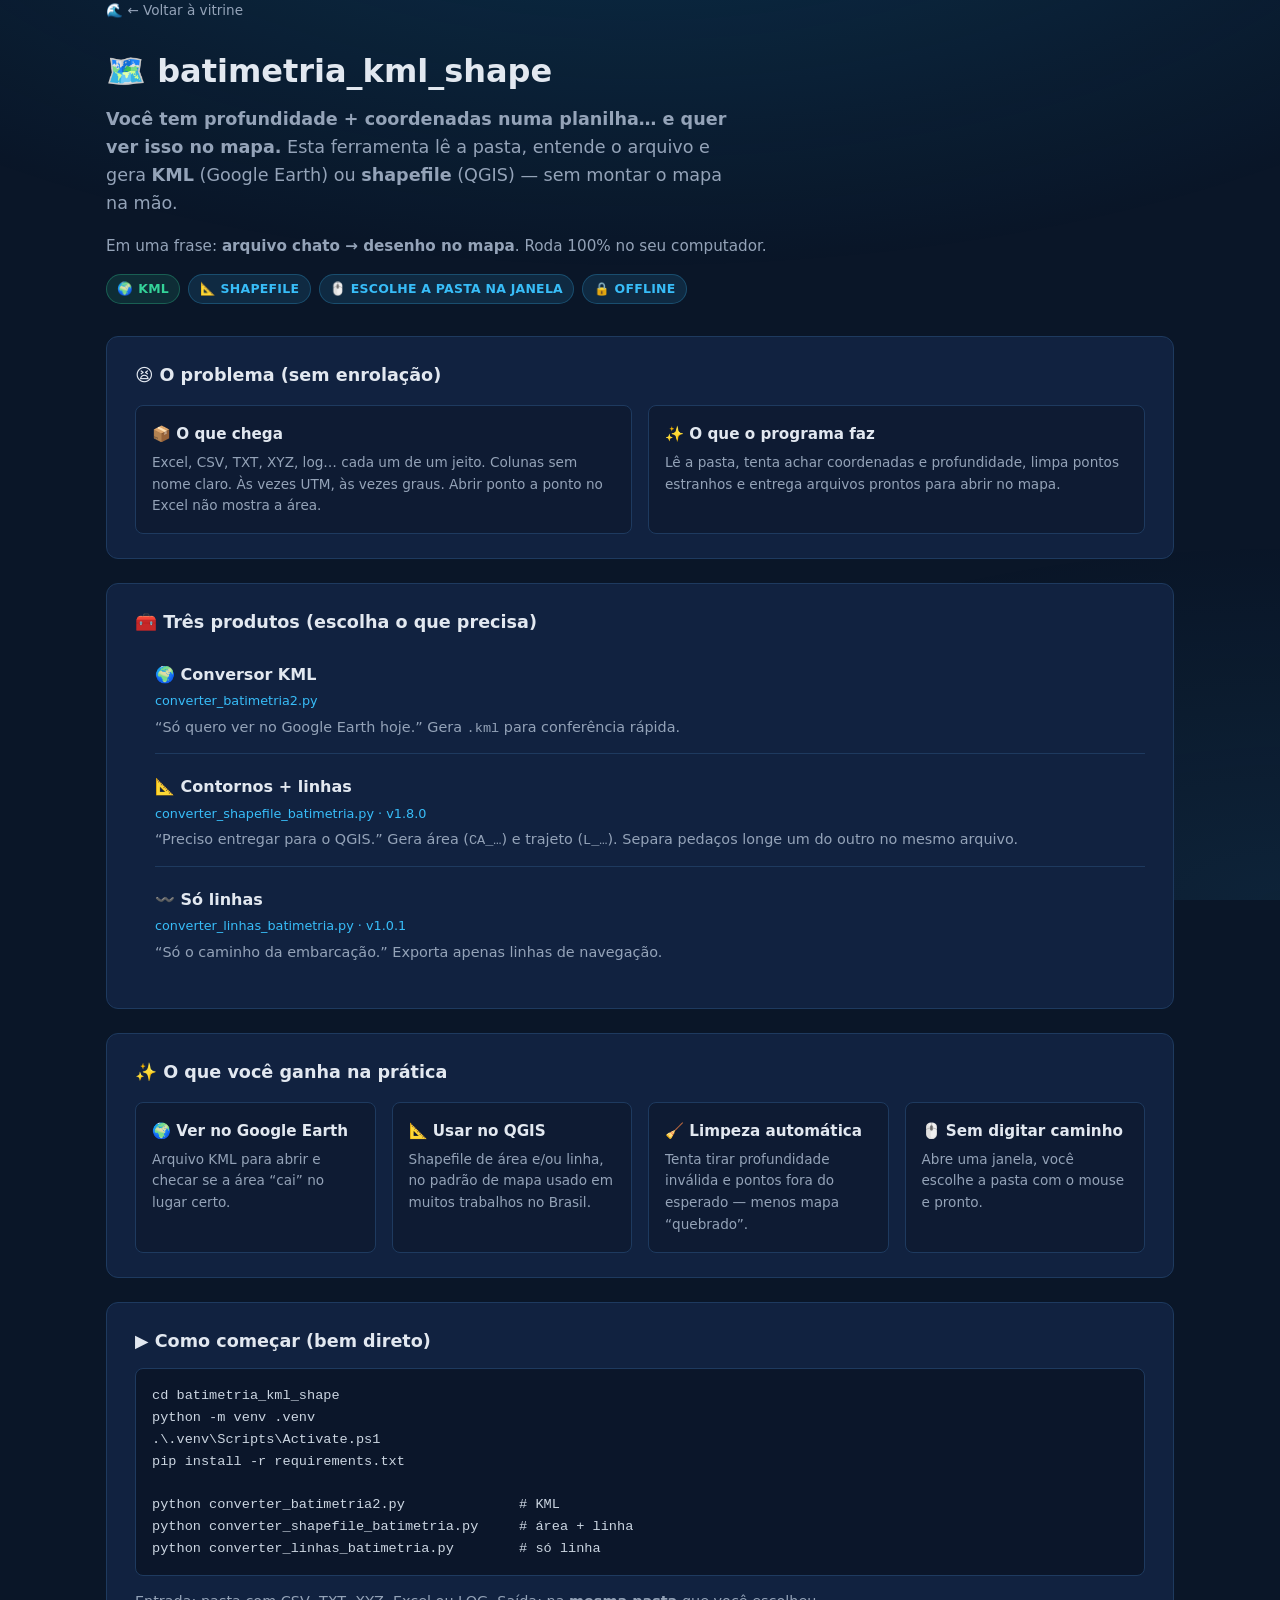
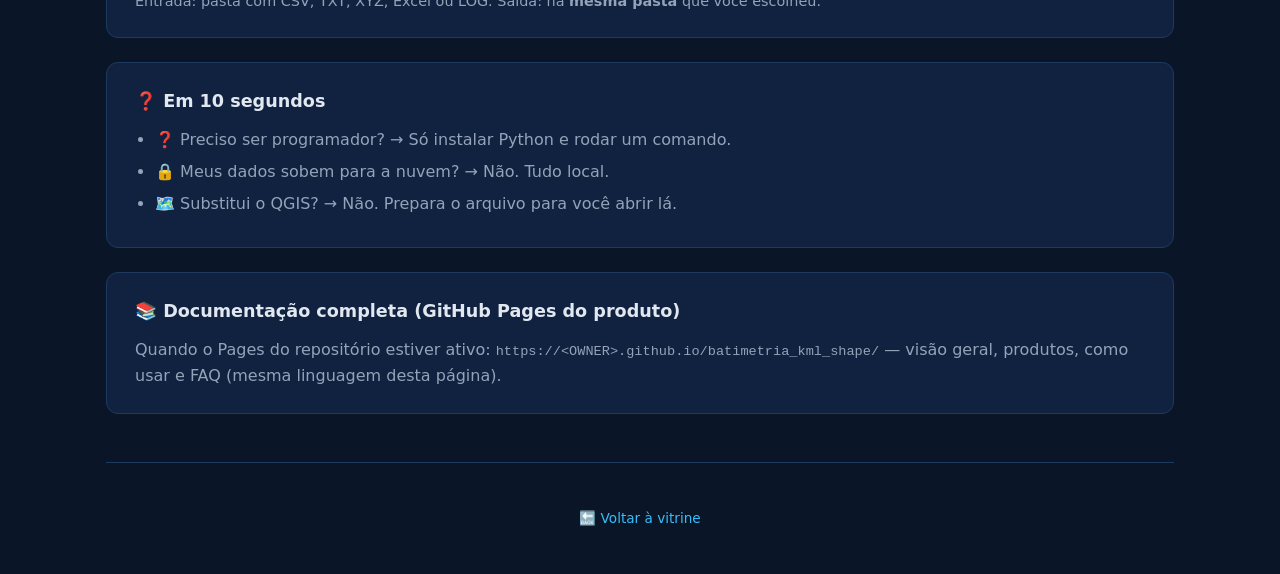
==== docs/batimetria.html @ e070e0e6 "atualização a doc" ====
<!DOCTYPE html>
<html lang="pt-BR">
<head>
  <meta charset="UTF-8">
  <meta name="viewport" content="width=device-width, initial-scale=1.0">
  <meta name="description" content="batimetria_kml_shape — transforme planilhas de batimetria em mapa (KML e shapefile) para Google Earth e QGIS.">
  <title>batimetria_kml_shape · catálogo</title>
  <link rel="stylesheet" href="assets/style.css">
</head>
<body>
  <div class="container">
    <nav class="breadcrumb">
      <a href="index.html">🌊 ← Voltar à vitrine</a>
    </nav>

    <header class="product-hero">
      <h1>🗺️ batimetria_kml_shape</h1>
      <p class="lead">
        <strong>Você tem profundidade + coordenadas numa planilha… e quer ver isso no mapa.</strong>
        Esta ferramenta lê a pasta, entende o arquivo e gera
        <strong>KML</strong> (Google Earth) ou <strong>shapefile</strong> (QGIS) —
        sem montar o mapa na mão.
      </p>
      <p style="color: var(--text-muted); font-size: 0.95rem; margin: 0 0 1rem;">
        Em uma frase: <strong>arquivo chato → desenho no mapa</strong>.
        Roda 100% no seu computador.
      </p>
      <div class="badge-row">
        <span class="badge live">🌍 KML</span>
        <span class="badge">📐 Shapefile</span>
        <span class="badge">🖱️ Escolhe a pasta na janela</span>
        <span class="badge">🔒 Offline</span>
      </div>
    </header>

    <main>
      <section class="content-block">
        <h2>😫 O problema (sem enrolação)</h2>
        <div class="feature-grid">
          <div class="feature">
            <h3>📦 O que chega</h3>
            <p>
              Excel, CSV, TXT, XYZ, log… cada um de um jeito. Colunas sem nome claro.
              Às vezes UTM, às vezes graus. Abrir ponto a ponto no Excel não mostra a área.
            </p>
          </div>
          <div class="feature">
            <h3>✨ O que o programa faz</h3>
            <p>
              Lê a pasta, tenta achar coordenadas e profundidade, limpa pontos estranhos
              e entrega arquivos prontos para abrir no mapa.
            </p>
          </div>
        </div>
      </section>

      <section class="content-block">
        <h2>🧰 Três produtos (escolha o que precisa)</h2>
        <ul class="tool-list">
          <li>
            <span class="tool-name">🌍 Conversor KML</span>
            <span class="tool-version">converter_batimetria2.py</span>
            <span class="tool-desc">
              “Só quero ver no Google Earth hoje.” Gera <code>.kml</code> para conferência rápida.
            </span>
          </li>
          <li>
            <span class="tool-name">📐 Contornos + linhas</span>
            <span class="tool-version">converter_shapefile_batimetria.py · v1.8.0</span>
            <span class="tool-desc">
              “Preciso entregar para o QGIS.” Gera área (<code>CA_…</code>) e trajeto (<code>L_…</code>).
              Separa pedaços longe um do outro no mesmo arquivo.
            </span>
          </li>
          <li>
            <span class="tool-name">〰️ Só linhas</span>
            <span class="tool-version">converter_linhas_batimetria.py · v1.0.1</span>
            <span class="tool-desc">
              “Só o caminho da embarcação.” Exporta apenas linhas de navegação.
            </span>
          </li>
        </ul>
      </section>

      <section class="content-block">
        <h2>✨ O que você ganha na prática</h2>
        <div class="feature-grid">
          <div class="feature">
            <h3>🌍 Ver no Google Earth</h3>
            <p>Arquivo KML para abrir e checar se a área “cai” no lugar certo.</p>
          </div>
          <div class="feature">
            <h3>📐 Usar no QGIS</h3>
            <p>Shapefile de área e/ou linha, no padrão de mapa usado em muitos trabalhos no Brasil.</p>
          </div>
          <div class="feature">
            <h3>🧹 Limpeza automática</h3>
            <p>Tenta tirar profundidade inválida e pontos fora do esperado — menos mapa “quebrado”.</p>
          </div>
          <div class="feature">
            <h3>🖱️ Sem digitar caminho</h3>
            <p>Abre uma janela, você escolhe a pasta com o mouse e pronto.</p>
          </div>
        </div>
      </section>

      <section class="content-block">
        <h2>▶️ Como começar (bem direto)</h2>
        <pre><code>cd batimetria_kml_shape
python -m venv .venv
.\.venv\Scripts\Activate.ps1
pip install -r requirements.txt

python converter_batimetria2.py              # KML
python converter_shapefile_batimetria.py     # área + linha
python converter_linhas_batimetria.py        # só linha</code></pre>
        <p style="color: var(--text-muted); font-size: 0.9rem; margin: 0.75rem 0 0;">
          Entrada: pasta com CSV, TXT, XYZ, Excel ou LOG.
          Saída: na <strong>mesma pasta</strong> que você escolheu.
        </p>
      </section>

      <section class="content-block">
        <h2>❓ Em 10 segundos</h2>
        <ul>
          <li>❓ Preciso ser programador? → Só instalar Python e rodar um comando.</li>
          <li>🔒 Meus dados sobem para a nuvem? → Não. Tudo local.</li>
          <li>🗺️ Substitui o QGIS? → Não. Prepara o arquivo para você abrir lá.</li>
        </ul>
      </section>

      <section class="content-block">
        <h2>📚 Documentação completa (GitHub Pages do produto)</h2>
        <p style="margin: 0; color: var(--text-muted);">
          Quando o Pages do repositório estiver ativo:
          <code>https://&lt;OWNER&gt;.github.io/batimetria_kml_shape/</code>
          — visão geral, produtos, como usar e FAQ (mesma linguagem desta página).
        </p>
      </section>
    </main>

    <footer class="site-footer">
      <p><a href="index.html">🔙 Voltar à vitrine</a></p>
    </footer>
  </div>
</body>
</html>
---- docs/assets/style.css ----
:root {
  --bg-deep: #0a1628;
  --bg-card: #112240;
  --bg-card-hover: #1a3358;
  --accent: #38bdf8;
  --accent-soft: #0ea5e9;
  --text: #e2e8f0;
  --text-muted: #94a3b8;
  --border: #1e3a5f;
  --success: #34d399;
  --radius: 12px;
  --shadow: 0 8px 32px rgba(0, 0, 0, 0.35);
  --font: "Segoe UI", system-ui, -apple-system, sans-serif;
}

*,
*::before,
*::after {
  box-sizing: border-box;
}

html {
  scroll-behavior: smooth;
}

body {
  margin: 0;
  font-family: var(--font);
  background: var(--bg-deep);
  color: var(--text);
  line-height: 1.6;
  min-height: 100vh;
}

body::before {
  content: "";
  position: fixed;
  inset: 0;
  background:
    radial-gradient(ellipse 80% 50% at 50% -20%, rgba(14, 165, 233, 0.18), transparent),
    radial-gradient(ellipse 60% 40% at 100% 100%, rgba(56, 189, 248, 0.08), transparent);
  pointer-events: none;
  z-index: -1;
}

a {
  color: var(--accent);
  text-decoration: none;
}

a:hover {
  text-decoration: underline;
}

.container {
  width: min(1100px, 92vw);
  margin: 0 auto;
  padding: 0 1rem;
}

.site-header {
  padding: 2.5rem 0 1.5rem;
  border-bottom: 1px solid var(--border);
  margin-bottom: 2.5rem;
}

.site-header h1 {
  margin: 0 0 0.35rem;
  font-size: clamp(1.75rem, 4vw, 2.25rem);
  font-weight: 700;
  letter-spacing: -0.02em;
}

.site-header .tagline {
  margin: 0;
  color: var(--text-muted);
  font-size: 1.05rem;
  max-width: 42rem;
}

.badge-row {
  display: flex;
  flex-wrap: wrap;
  gap: 0.5rem;
  margin-top: 1rem;
}

.badge {
  display: inline-block;
  padding: 0.25rem 0.65rem;
  border-radius: 999px;
  font-size: 0.78rem;
  font-weight: 600;
  letter-spacing: 0.02em;
  text-transform: uppercase;
  background: rgba(56, 189, 248, 0.12);
  color: var(--accent);
  border: 1px solid rgba(56, 189, 248, 0.25);
}

.badge.live {
  background: rgba(52, 211, 153, 0.12);
  color: var(--success);
  border-color: rgba(52, 211, 153, 0.3);
}

.badge.local {
  background: rgba(148, 163, 184, 0.12);
  color: var(--text-muted);
  border-color: rgba(148, 163, 184, 0.25);
}

.section-title {
  font-size: 1.15rem;
  font-weight: 600;
  margin: 0 0 1.25rem;
  color: var(--text-muted);
  text-transform: uppercase;
  letter-spacing: 0.06em;
}

.product-grid {
  display: grid;
  grid-template-columns: repeat(auto-fit, minmax(300px, 1fr));
  gap: 1.5rem;
  margin-bottom: 3rem;
}

.product-card {
  background: var(--bg-card);
  border: 1px solid var(--border);
  border-radius: var(--radius);
  padding: 1.5rem;
  box-shadow: var(--shadow);
  transition: transform 0.2s, background 0.2s, border-color 0.2s;
  display: flex;
  flex-direction: column;
}

.product-card:hover {
  transform: translateY(-3px);
  background: var(--bg-card-hover);
  border-color: rgba(56, 189, 248, 0.35);
}

.product-card .icon {
  font-size: 2rem;
  margin-bottom: 0.75rem;
}

.product-card h2 {
  margin: 0 0 0.5rem;
  font-size: 1.25rem;
}

.product-card p {
  margin: 0 0 1rem;
  color: var(--text-muted);
  flex: 1;
  font-size: 0.95rem;
}

.product-card .meta {
  display: flex;
  flex-wrap: wrap;
  gap: 0.4rem;
  margin-bottom: 1rem;
}

.btn {
  display: inline-flex;
  align-items: center;
  gap: 0.4rem;
  padding: 0.55rem 1rem;
  border-radius: 8px;
  font-weight: 600;
  font-size: 0.9rem;
  border: none;
  cursor: pointer;
  text-decoration: none;
  transition: background 0.2s, transform 0.15s;
}

.btn-primary {
  background: var(--accent-soft);
  color: #0a1628;
}

.btn-primary:hover {
  background: var(--accent);
  text-decoration: none;
  transform: translateY(-1px);
}

.btn-ghost {
  background: transparent;
  color: var(--accent);
  border: 1px solid var(--border);
}

.btn-ghost:hover {
  background: rgba(56, 189, 248, 0.08);
  text-decoration: none;
}

.card-actions {
  display: flex;
  flex-wrap: wrap;
  gap: 0.6rem;
}

.breadcrumb {
  font-size: 0.85rem;
  color: var(--text-muted);
  margin-bottom: 1.5rem;
}

.breadcrumb a {
  color: var(--text-muted);
}

.breadcrumb a:hover {
  color: var(--accent);
}

.product-hero {
  margin-bottom: 2rem;
}

.product-hero h1 {
  margin: 0 0 0.5rem;
  font-size: clamp(1.6rem, 3.5vw, 2rem);
}

.product-hero .lead {
  font-size: 1.1rem;
  color: var(--text-muted);
  max-width: 40rem;
  margin: 0 0 1rem;
}

.content-block {
  background: var(--bg-card);
  border: 1px solid var(--border);
  border-radius: var(--radius);
  padding: 1.5rem 1.75rem;
  margin-bottom: 1.5rem;
}

.content-block h2 {
  margin: 0 0 0.75rem;
  font-size: 1.1rem;
}

.content-block ul {
  margin: 0;
  padding-left: 1.25rem;
  color: var(--text-muted);
}

.content-block li {
  margin-bottom: 0.4rem;
}

.content-block li strong {
  color: var(--text);
}

.feature-grid {
  display: grid;
  grid-template-columns: repeat(auto-fit, minmax(220px, 1fr));
  gap: 1rem;
  margin-top: 1rem;
}

.feature {
  padding: 1rem;
  background: rgba(0, 0, 0, 0.2);
  border-radius: 8px;
  border: 1px solid var(--border);
}

.feature h3 {
  margin: 0 0 0.35rem;
  font-size: 0.95rem;
}

.feature p {
  margin: 0;
  font-size: 0.85rem;
  color: var(--text-muted);
}

.demo-image-wrap {
  margin-top: 1rem;
  overflow-x: auto;
  border-radius: 8px;
  border: 1px solid var(--border);
  background: #1a1a1a;
}

.demo-image {
  display: block;
  width: 100%;
  min-width: 640px;
  height: auto;
  border: none;
  margin: 0;
  border-radius: 0;
}

code,
pre {
  font-family: "Cascadia Code", "Consolas", monospace;
  font-size: 0.85rem;
}

pre {
  background: rgba(0, 0, 0, 0.35);
  border: 1px solid var(--border);
  border-radius: 8px;
  padding: 1rem;
  overflow-x: auto;
  color: #cbd5e1;
}

.tool-list {
  list-style: none;
  padding: 0;
  margin: 0;
}

.tool-list li {
  padding: 0.85rem 0;
  border-bottom: 1px solid var(--border);
  display: grid;
  gap: 0.25rem;
}

.tool-list li:last-child {
  border-bottom: none;
}

.tool-list .tool-name {
  font-weight: 600;
  color: var(--text);
}

.tool-list .tool-version {
  font-size: 0.8rem;
  color: var(--accent);
}

.tool-list .tool-desc {
  font-size: 0.9rem;
  color: var(--text-muted);
}

.site-footer {
  margin-top: 3rem;
  padding: 2rem 0;
  border-top: 1px solid var(--border);
  color: var(--text-muted);
  font-size: 0.85rem;
  text-align: center;
}

@media (max-width: 600px) {
  .site-header {
    padding-top: 1.75rem;
  }

  .product-card {
    padding: 1.25rem;
  }
}
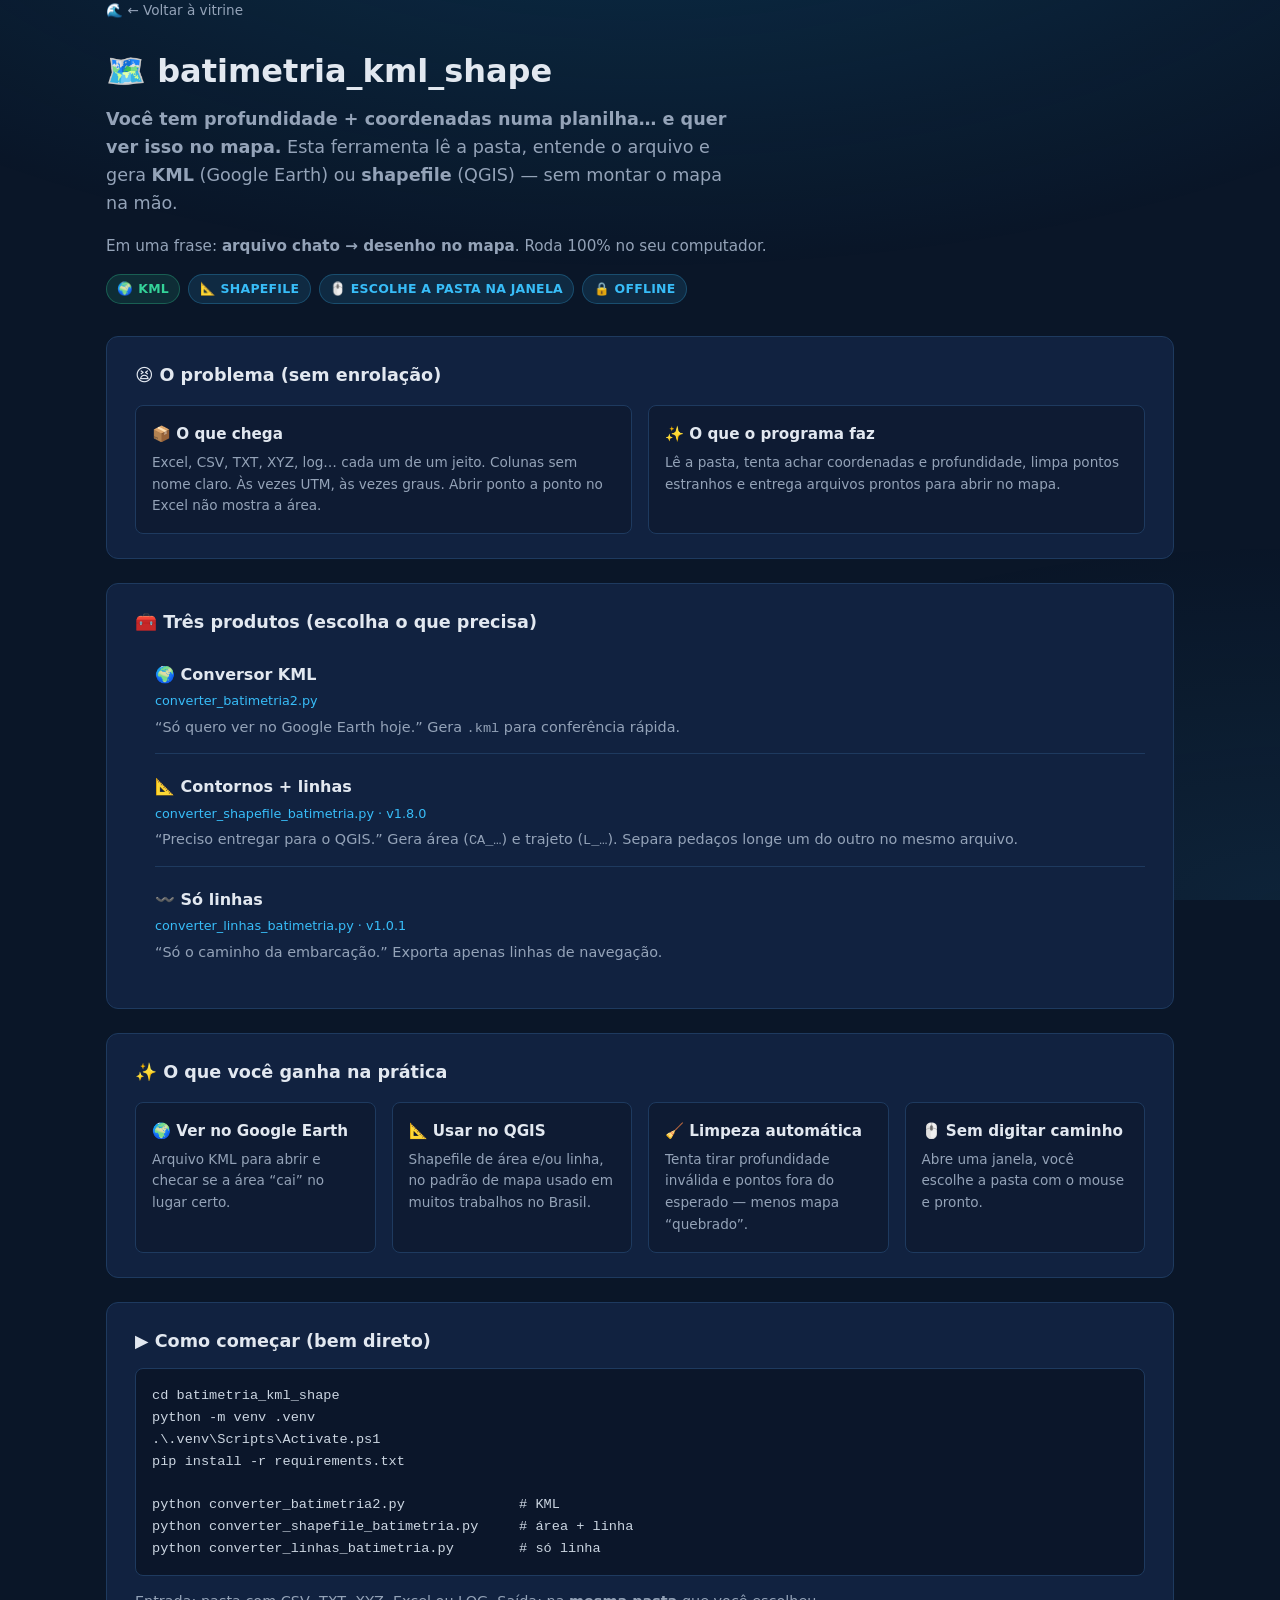
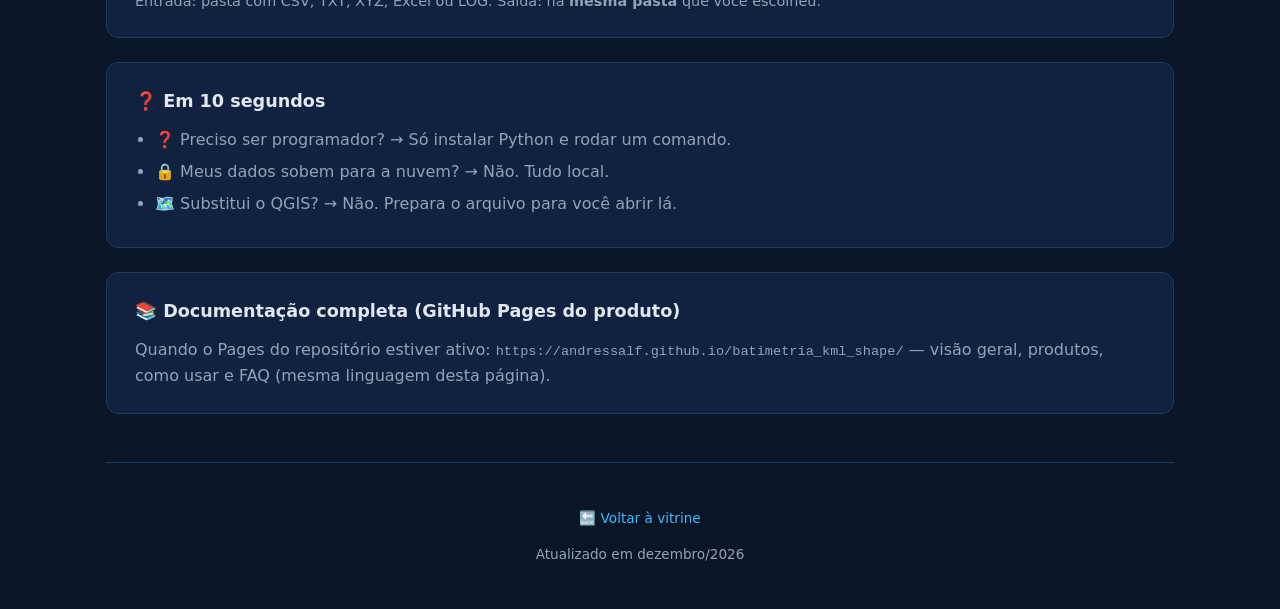
==== commit c1fce707: "script de data automatica" ====
--- a/docs/batimetria.html
+++ b/docs/batimetria.html
@@ -133,7 +133,7 @@
         <h2>📚 Documentação completa (GitHub Pages do produto)</h2>
         <p style="margin: 0; color: var(--text-muted);">
           Quando o Pages do repositório estiver ativo:
-          <code>https://&lt;OWNER&gt;.github.io/batimetria_kml_shape/</code>
+          <code>https://andressalf.github.io/batimetria_kml_shape/</code>
           — visão geral, produtos, como usar e FAQ (mesma linguagem desta página).
         </p>
       </section>
@@ -141,7 +141,21 @@
 
     <footer class="site-footer">
       <p><a href="index.html">🔙 Voltar à vitrine</a></p>
+      <p>Atualizado em <time id="last-update"></time></p>
     </footer>
   </div>
+  <script>
+    (function () {
+      var el = document.getElementById("last-update");
+      if (!el) return;
+      var d = new Date(document.lastModified);
+      var meses = [
+        "janeiro", "fevereiro", "março", "abril", "maio", "junho",
+        "julho", "agosto", "setembro", "outubro", "novembro", "dezembro"
+      ];
+      el.textContent = meses[d.getMonth()] + "/" + d.getFullYear();
+      el.setAttribute("datetime", d.toISOString().slice(0, 10));
+    })();
+  </script>
 </body>
 </html>
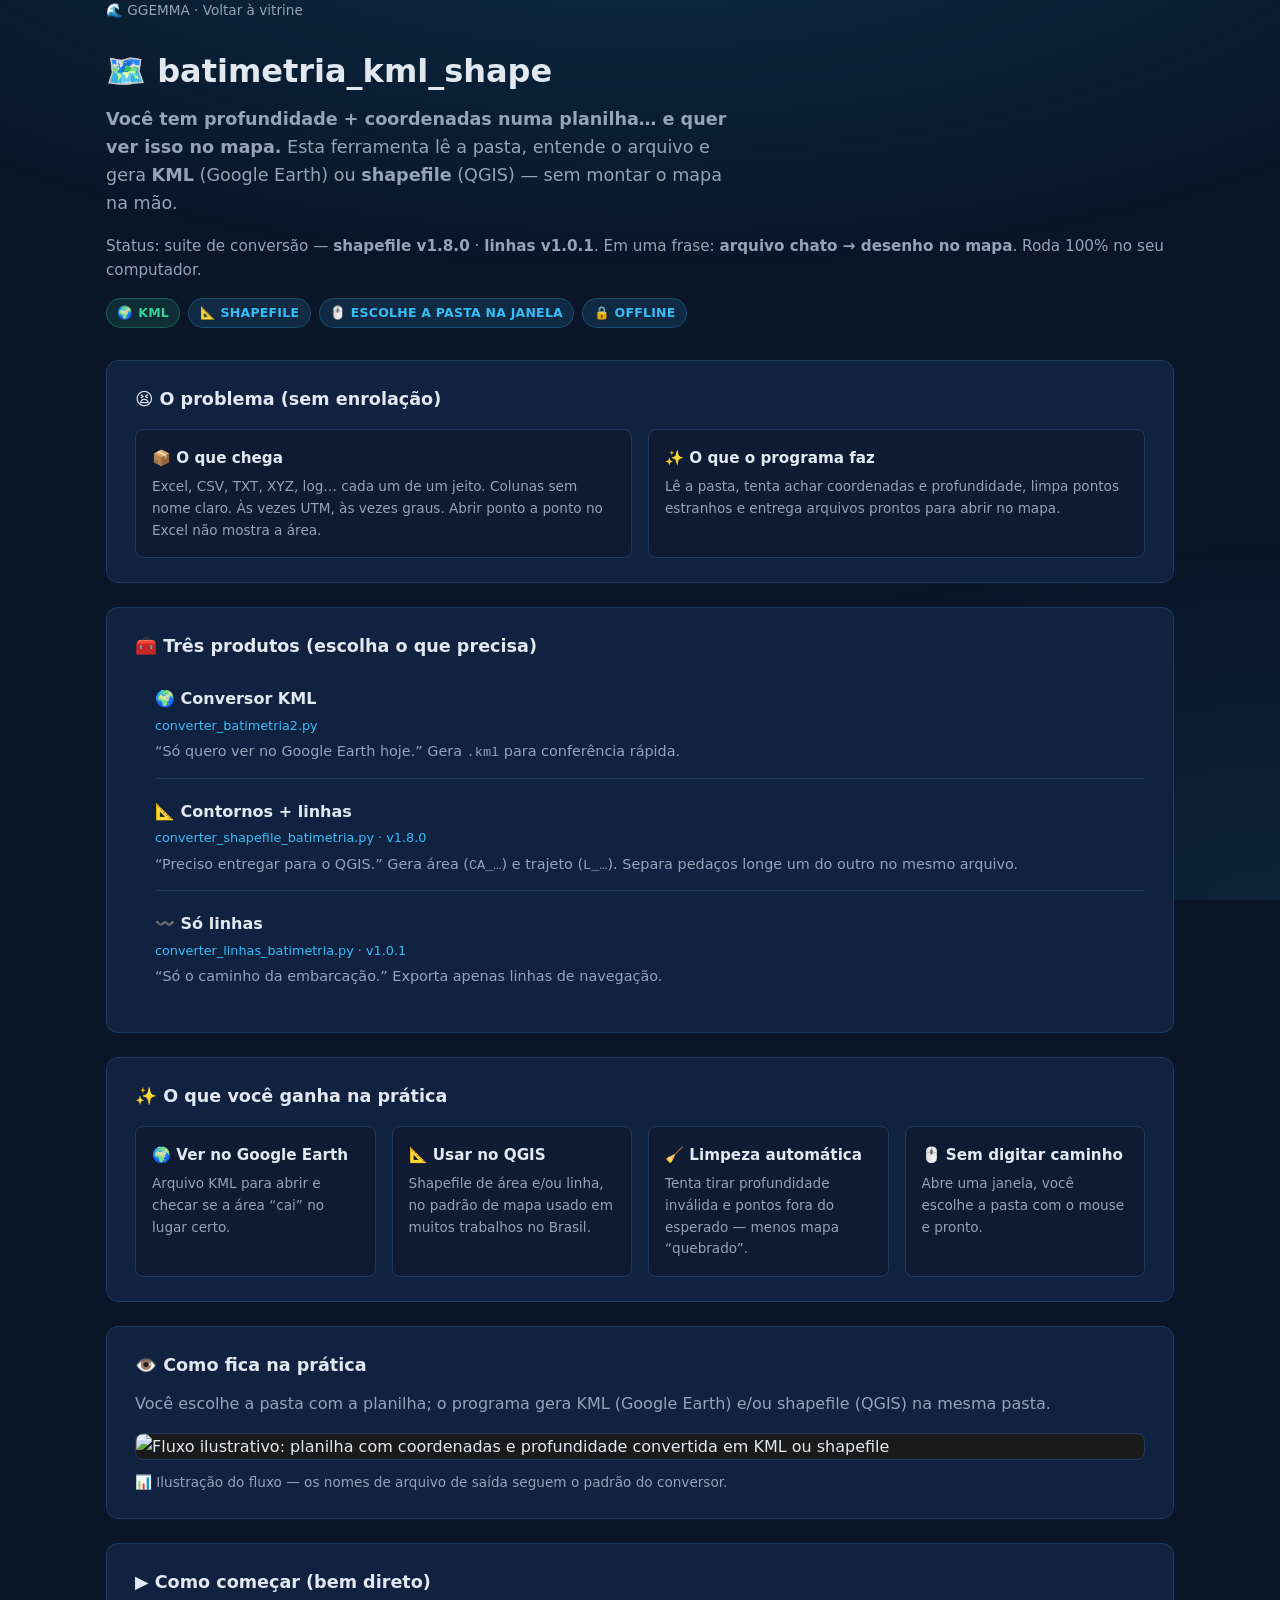
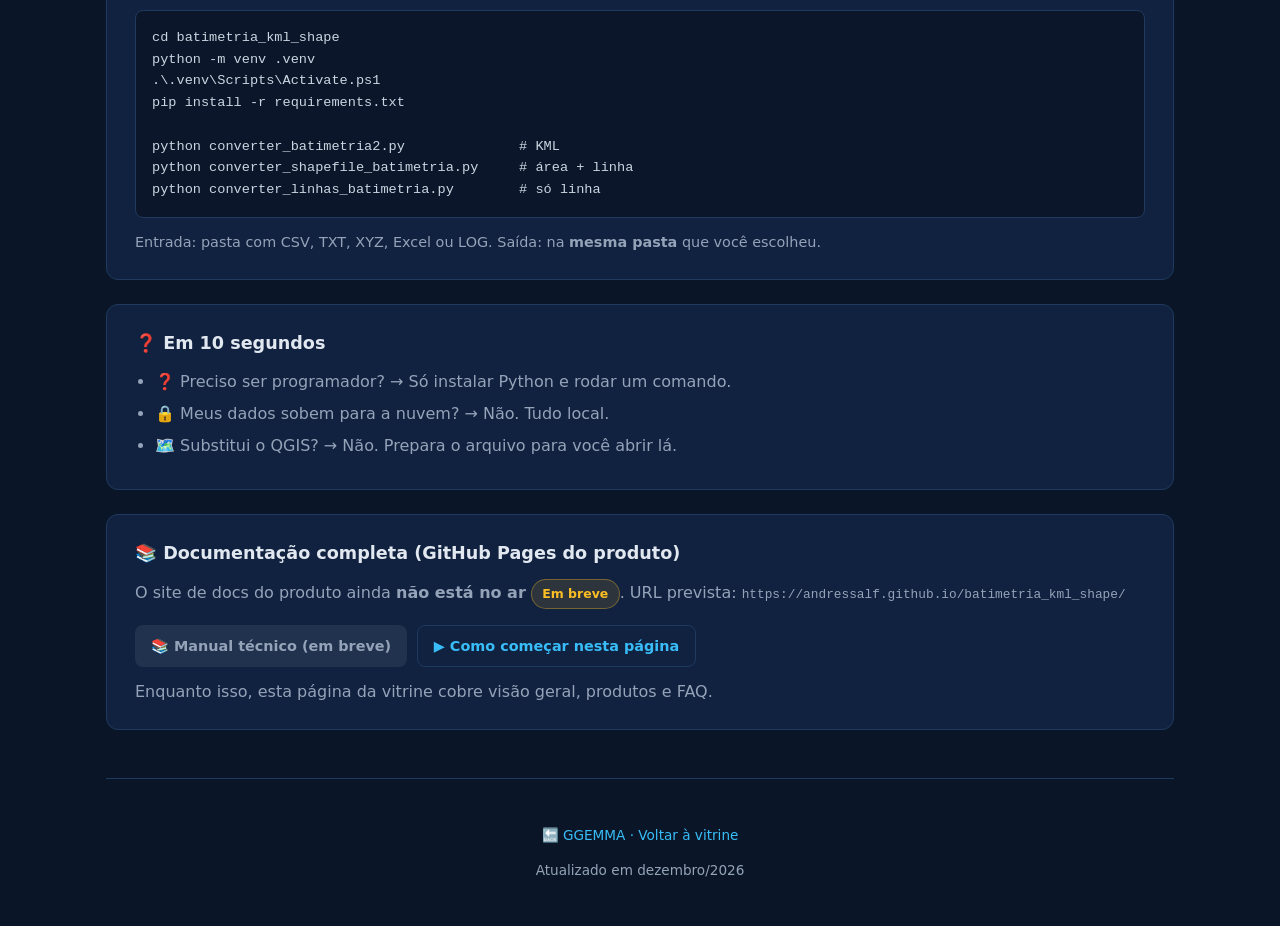
==== commit 1e9aba33: "implementação de prioridades" ====
--- a/docs/batimetria.html
+++ b/docs/batimetria.html
@@ -5,12 +5,19 @@
   <meta name="viewport" content="width=device-width, initial-scale=1.0">
   <meta name="description" content="batimetria_kml_shape — transforme planilhas de batimetria em mapa (KML e shapefile) para Google Earth e QGIS.">
   <title>batimetria_kml_shape · catálogo</title>
+  <link rel="icon" href="assets/favicon.svg" type="image/svg+xml">
+  <meta property="og:type" content="website">
+  <meta property="og:locale" content="pt_BR">
+  <meta property="og:title" content="batimetria_kml_shape — planilha → mapa">
+  <meta property="og:description" content="Converte planilhas e textos de batimetria em KML ou shapefile, 100% local.">
+  <meta property="og:url" content="https://andressalf.github.io/ggemma_projects/batimetria.html">
+  <meta property="og:image" content="https://andressalf.github.io/ggemma_projects/assets/og-card.svg">
   <link rel="stylesheet" href="assets/style.css">
 </head>
 <body>
   <div class="container">
     <nav class="breadcrumb">
-      <a href="index.html">🌊 ← Voltar à vitrine</a>
+      <a href="index.html">🌊 GGEMMA · Voltar à vitrine</a>
     </nav>
 
     <header class="product-hero">
@@ -22,6 +29,8 @@
         sem montar o mapa na mão.
       </p>
       <p style="color: var(--text-muted); font-size: 0.95rem; margin: 0 0 1rem;">
+        Status: suite de conversão —
+        <strong>shapefile v1.8.0</strong> · <strong>linhas v1.0.1</strong>.
         Em uma frase: <strong>arquivo chato → desenho no mapa</strong>.
         Roda 100% no seu computador.
       </p>
@@ -105,6 +114,25 @@
       </section>
 
       <section class="content-block">
+        <h2>👁️ Como fica na prática</h2>
+        <p style="margin: 0 0 1rem; color: var(--text-muted);">
+          Você escolhe a pasta com a planilha; o programa gera KML (Google Earth)
+          e/ou shapefile (QGIS) na mesma pasta.
+        </p>
+        <div class="demo-image-wrap">
+          <img
+            class="demo-image demo-flow"
+            src="assets/batimetria_demo_fluxo.svg"
+            alt="Fluxo ilustrativo: planilha com coordenadas e profundidade convertida em KML ou shapefile"
+            loading="lazy"
+          >
+        </div>
+        <p style="color: var(--text-muted); font-size: 0.85rem; margin: 0.75rem 0 0;">
+          📊 Ilustração do fluxo — os nomes de arquivo de saída seguem o padrão do conversor.
+        </p>
+      </section>
+
+      <section class="content-block" id="como-comecar">
         <h2>▶️ Como começar (bem direto)</h2>
         <pre><code>cd batimetria_kml_shape
 python -m venv .venv
@@ -132,30 +160,28 @@
       <section class="content-block">
         <h2>📚 Documentação completa (GitHub Pages do produto)</h2>
         <p style="margin: 0; color: var(--text-muted);">
-          Quando o Pages do repositório estiver ativo:
-          <code>https://andressalf.github.io/batimetria_kml_shape/</code>
-          — visão geral, produtos, como usar e FAQ (mesma linguagem desta página).
+          O site de docs do produto ainda <strong>não está no ar</strong>
+          <span class="badge soon">Em breve</span>.
+          URL prevista:
+          <span class="doc-url">https://andressalf.github.io/batimetria_kml_shape/</span>
+        </p>
+        <div class="cta-row">
+          <span class="btn btn-disabled" title="Manual técnico ainda não publicado" aria-disabled="true">
+            📚 Manual técnico (em breve)
+          </span>
+          <a class="btn btn-ghost" href="#como-comecar">▶️ Como começar nesta página</a>
+        </div>
+        <p style="margin: 0.75rem 0 0; color: var(--text-muted);">
+          Enquanto isso, esta página da vitrine cobre visão geral, produtos e FAQ.
         </p>
       </section>
     </main>
 
     <footer class="site-footer">
-      <p><a href="index.html">🔙 Voltar à vitrine</a></p>
+      <p><a href="index.html">🔙 GGEMMA · Voltar à vitrine</a></p>
       <p>Atualizado em <time id="last-update"></time></p>
     </footer>
   </div>
-  <script>
-    (function () {
-      var el = document.getElementById("last-update");
-      if (!el) return;
-      var d = new Date(document.lastModified);
-      var meses = [
-        "janeiro", "fevereiro", "março", "abril", "maio", "junho",
-        "julho", "agosto", "setembro", "outubro", "novembro", "dezembro"
-      ];
-      el.textContent = meses[d.getMonth()] + "/" + d.getFullYear();
-      el.setAttribute("datetime", d.toISOString().slice(0, 10));
-    })();
-  </script>
+  <script src="assets/last-update.js"></script>
 </body>
 </html>
--- a/docs/assets/style.css
+++ b/docs/assets/style.css
@@ -64,6 +64,37 @@
   margin-bottom: 2.5rem;
 }
 
+.brand-row {
+  display: flex;
+  align-items: center;
+  gap: 0.75rem;
+  margin-bottom: 1rem;
+}
+
+.brand-mark {
+  width: 2.5rem;
+  height: 2.5rem;
+  flex-shrink: 0;
+}
+
+.brand-label {
+  margin: 0;
+  font-size: 0.95rem;
+  font-weight: 700;
+  letter-spacing: 0.12em;
+  text-transform: uppercase;
+  color: var(--accent);
+}
+
+.brand-label span {
+  display: block;
+  font-size: 0.75rem;
+  font-weight: 500;
+  letter-spacing: 0.04em;
+  text-transform: none;
+  color: var(--text-muted);
+}
+
 .site-header h1 {
   margin: 0 0 0.35rem;
   font-size: clamp(1.75rem, 4vw, 2.25rem);
@@ -76,6 +107,30 @@
   color: var(--text-muted);
   font-size: 1.05rem;
   max-width: 42rem;
+}
+
+.cta-row {
+  display: flex;
+  flex-wrap: wrap;
+  gap: 0.6rem;
+  margin-top: 1rem;
+}
+
+.btn-disabled,
+a.btn-disabled {
+  background: rgba(148, 163, 184, 0.12);
+  color: var(--text-muted);
+  border: 1px solid var(--border);
+  cursor: not-allowed;
+  pointer-events: none;
+  text-decoration: none;
+}
+
+.btn-disabled:hover,
+a.btn-disabled:hover {
+  transform: none;
+  text-decoration: none;
+  background: rgba(148, 163, 184, 0.12);
 }
 
 .badge-row {
@@ -108,6 +163,96 @@
   background: rgba(148, 163, 184, 0.12);
   color: var(--text-muted);
   border-color: rgba(148, 163, 184, 0.25);
+}
+
+.badge.soon {
+  background: rgba(251, 191, 36, 0.12);
+  color: #fbbf24;
+  border-color: rgba(251, 191, 36, 0.35);
+  text-transform: none;
+  letter-spacing: 0;
+}
+
+.guide-table-wrap {
+  overflow-x: auto;
+  margin-top: 0.75rem;
+}
+
+.guide-table {
+  width: 100%;
+  border-collapse: collapse;
+  font-size: 0.92rem;
+}
+
+.guide-table th,
+.guide-table td {
+  text-align: left;
+  padding: 0.75rem 0.85rem;
+  border-bottom: 1px solid var(--border);
+  vertical-align: top;
+}
+
+.guide-table th {
+  color: var(--text-muted);
+  font-size: 0.78rem;
+  text-transform: uppercase;
+  letter-spacing: 0.05em;
+  font-weight: 600;
+}
+
+.guide-table td {
+  color: var(--text-muted);
+}
+
+.guide-table td strong {
+  color: var(--text);
+}
+
+.doc-links {
+  list-style: none;
+  padding: 0;
+  margin: 0.75rem 0 0;
+  display: grid;
+  gap: 0.65rem;
+}
+
+.doc-links li {
+  display: flex;
+  flex-wrap: wrap;
+  align-items: center;
+  gap: 0.5rem 0.75rem;
+  margin: 0;
+  padding: 0.65rem 0.85rem;
+  background: rgba(0, 0, 0, 0.2);
+  border: 1px solid var(--border);
+  border-radius: 8px;
+}
+
+.doc-links a {
+  font-weight: 600;
+}
+
+.doc-url {
+  font-family: "Cascadia Code", "Consolas", monospace;
+  font-size: 0.8rem;
+  color: var(--text-muted);
+  word-break: break-all;
+}
+
+.doc-links .doc-url {
+  font-size: 0.8rem;
+}
+
+.note-soon {
+  margin: 0.75rem 0 0;
+  font-size: 0.88rem;
+  color: var(--text-muted);
+}
+
+.demo-flow {
+  width: 100%;
+  min-width: 0;
+  height: auto;
 }
 
 .section-title {
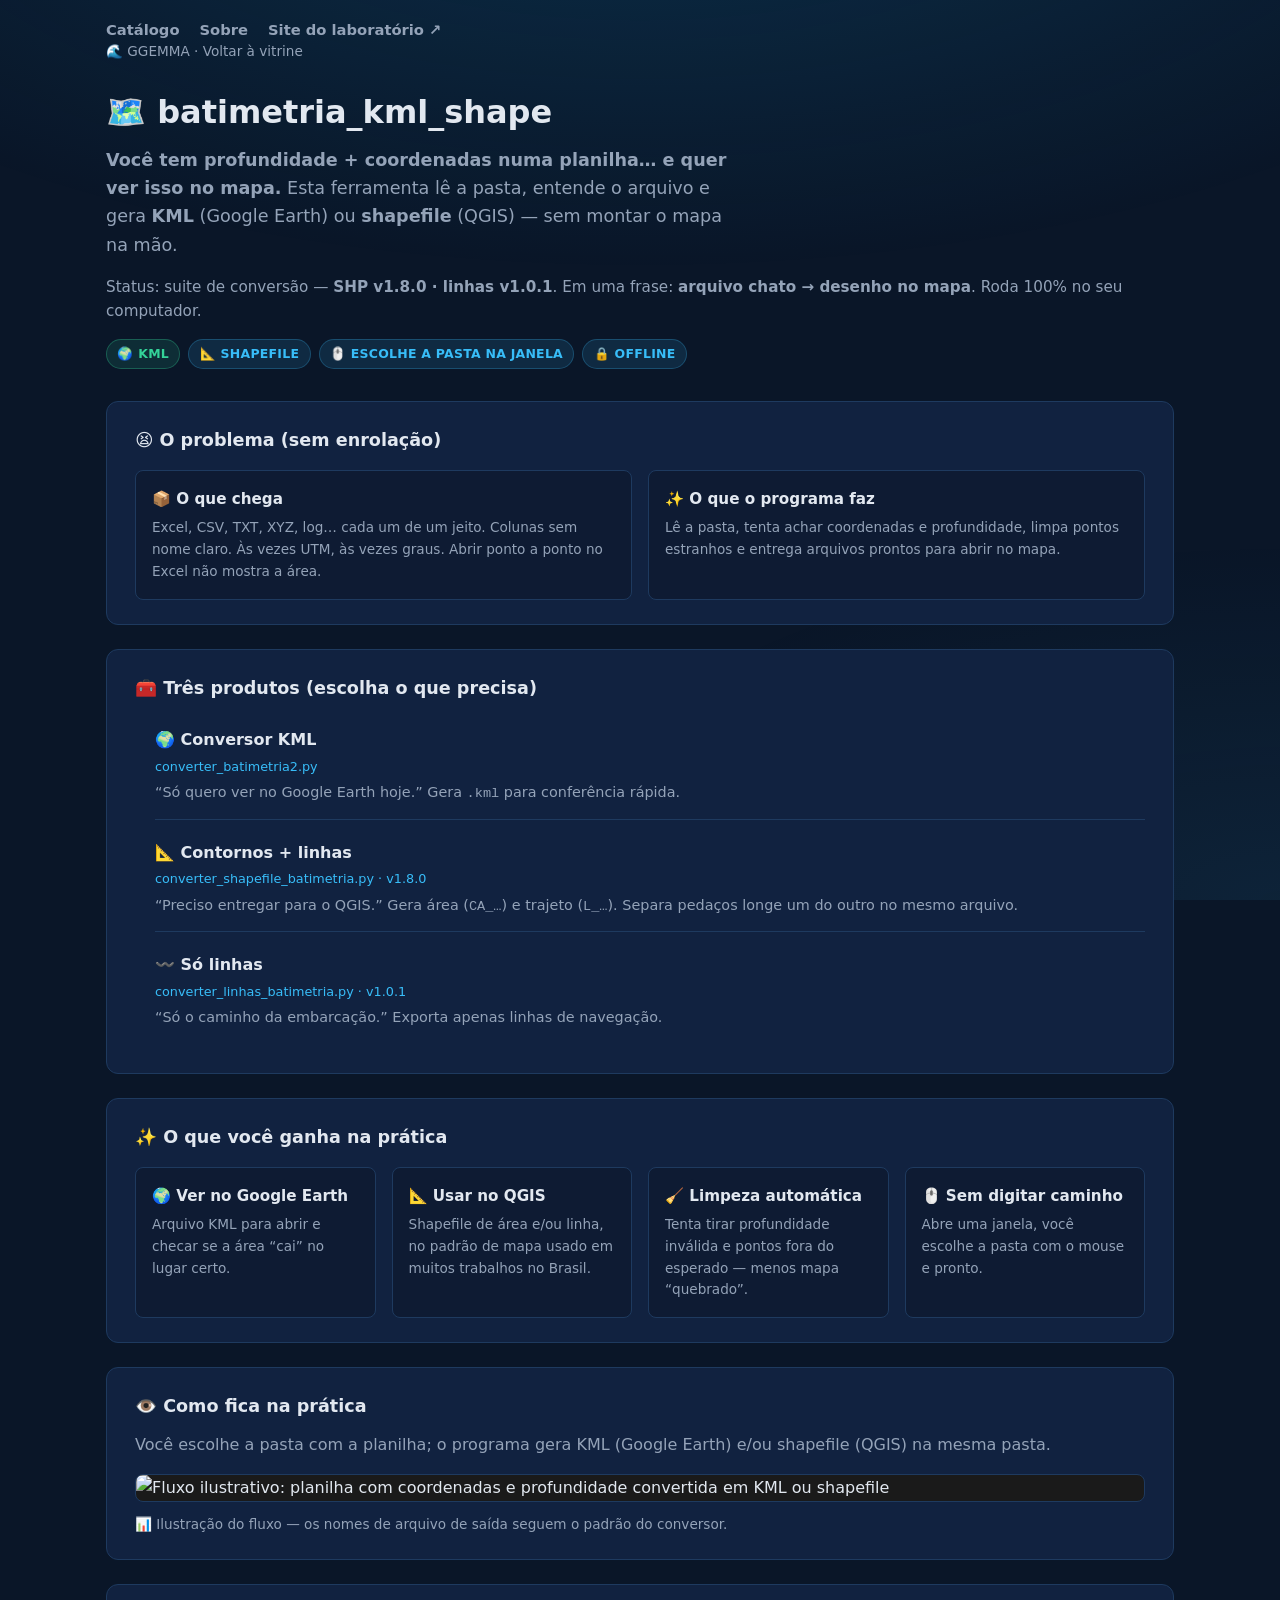
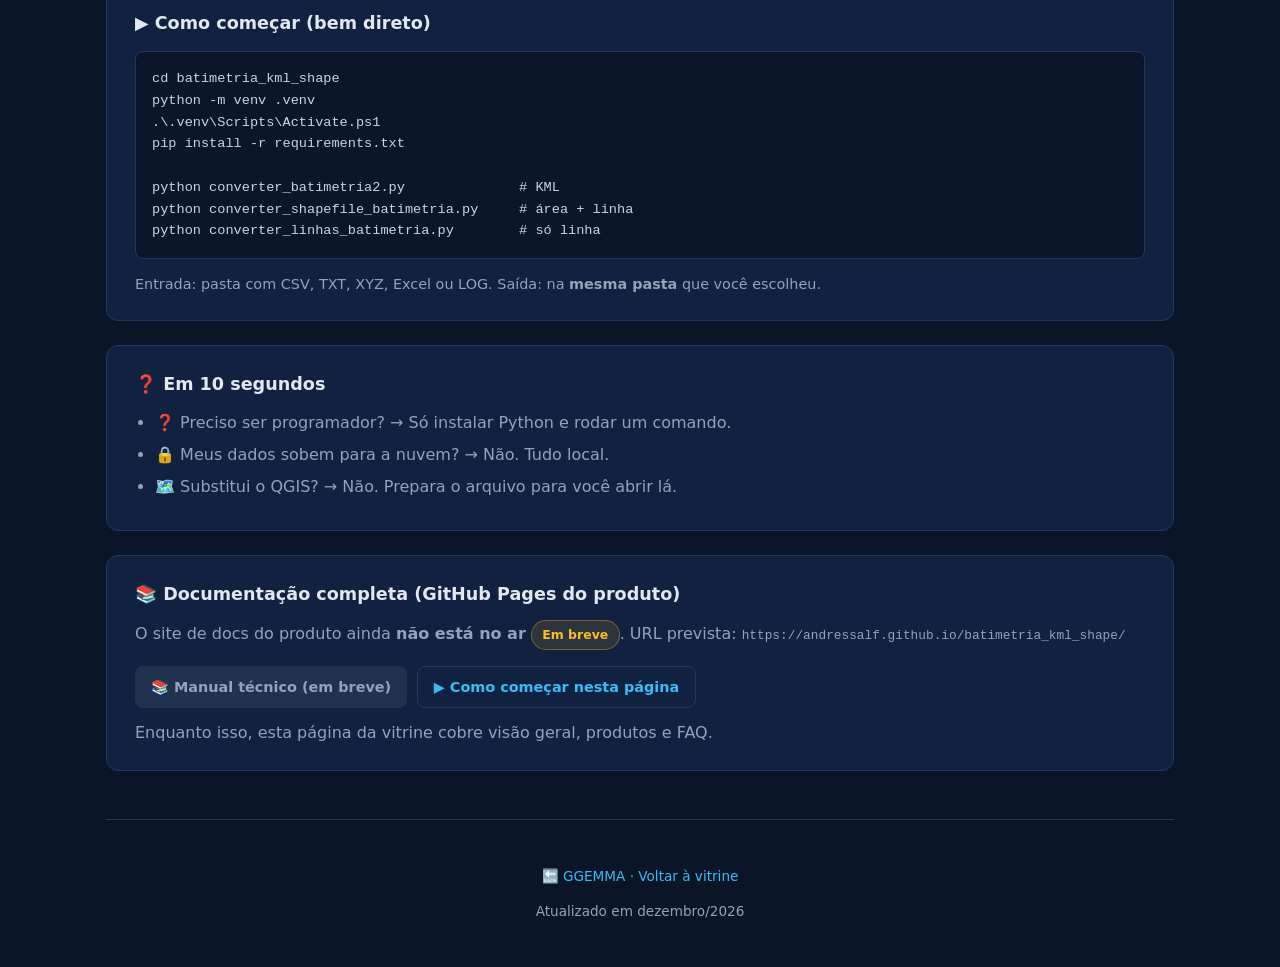
==== commit 61148289: "favicon ggemma" ====
--- a/docs/batimetria.html
+++ b/docs/batimetria.html
@@ -16,6 +16,12 @@
 </head>
 <body>
   <div class="container">
+    <nav class="site-nav" aria-label="Principal">
+      <a href="index.html">Catálogo</a>
+      <a href="sobre.html">Sobre</a>
+      <a href="https://www.ggemma-ufrn.com/" rel="noopener noreferrer" target="_blank">Site do laboratório ↗</a>
+    </nav>
+
     <nav class="breadcrumb">
       <a href="index.html">🌊 GGEMMA · Voltar à vitrine</a>
     </nav>
@@ -29,8 +35,8 @@
         sem montar o mapa na mão.
       </p>
       <p style="color: var(--text-muted); font-size: 0.95rem; margin: 0 0 1rem;">
-        Status: suite de conversão —
-        <strong>shapefile v1.8.0</strong> · <strong>linhas v1.0.1</strong>.
+        Status: <span data-version="batimetria_kml_shape">suite</span> de conversão —
+        <strong><span data-version="batimetria_kml_shape__detail">SHP v1.8.0 · linhas v1.0.1</span></strong>.
         Em uma frase: <strong>arquivo chato → desenho no mapa</strong>.
         Roda 100% no seu computador.
       </p>
--- a/docs/assets/style.css
+++ b/docs/assets/style.css
@@ -58,6 +58,32 @@
   padding: 0 1rem;
 }
 
+.site-nav {
+  display: flex;
+  flex-wrap: wrap;
+  gap: 0.35rem 1.25rem;
+  align-items: center;
+  padding: 1.1rem 0 0;
+  font-size: 0.92rem;
+}
+
+.site-nav a {
+  color: var(--text-muted);
+  font-weight: 600;
+  text-decoration: none;
+}
+
+.site-nav a:hover,
+.site-nav a.is-active {
+  color: var(--accent);
+  text-decoration: none;
+}
+
+.site-nav a.is-active {
+  border-bottom: 2px solid var(--accent);
+  padding-bottom: 0.1rem;
+}
+
 .site-header {
   padding: 2.5rem 0 1.5rem;
   border-bottom: 1px solid var(--border);
@@ -72,9 +98,12 @@
 }
 
 .brand-mark {
-  width: 2.5rem;
-  height: 2.5rem;
+  width: 2.75rem;
+  height: 2.75rem;
   flex-shrink: 0;
+  object-fit: contain;
+  border-radius: 8px;
+  background: rgba(255, 255, 255, 0.04);
 }
 
 .brand-label {
@@ -95,6 +124,11 @@
   color: var(--text-muted);
 }
 
+.brand-label span a {
+  color: var(--accent);
+  font-weight: 600;
+}
+
 .site-header h1 {
   margin: 0 0 0.35rem;
   font-size: clamp(1.75rem, 4vw, 2.25rem);
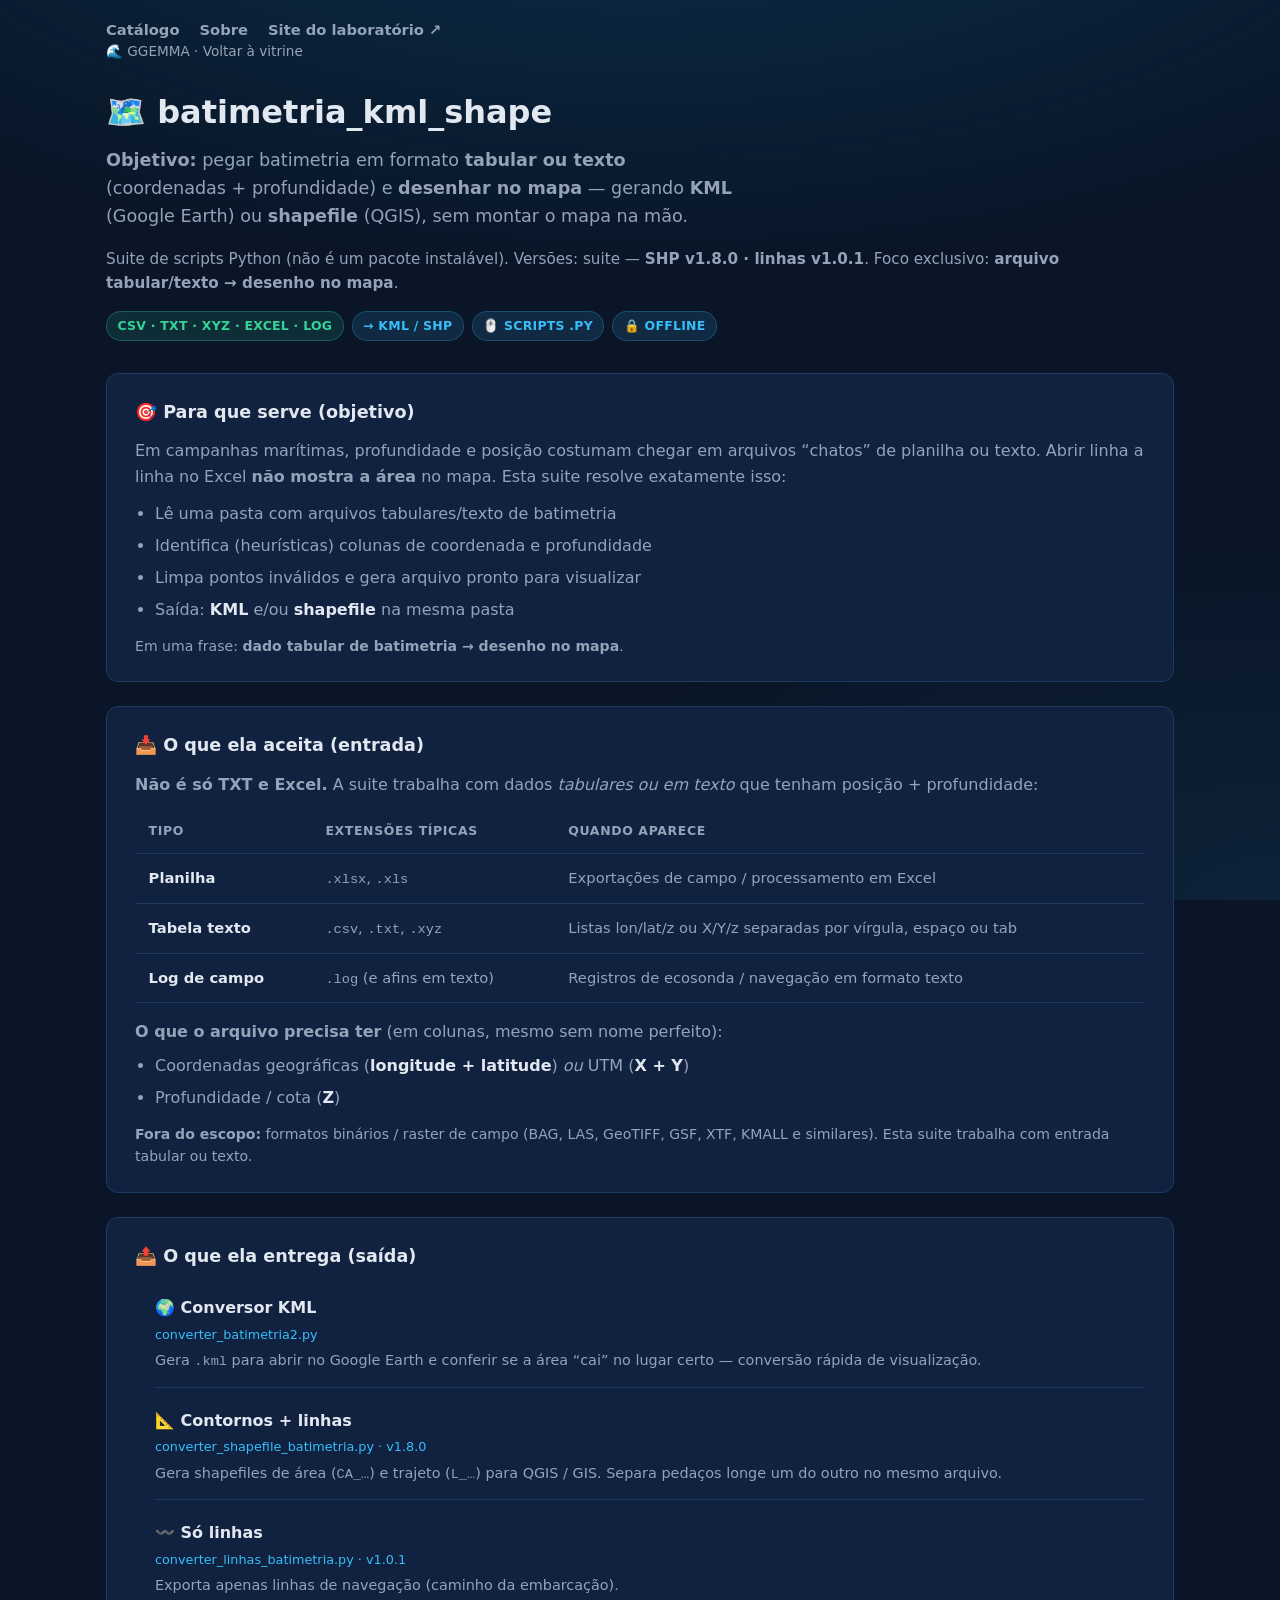
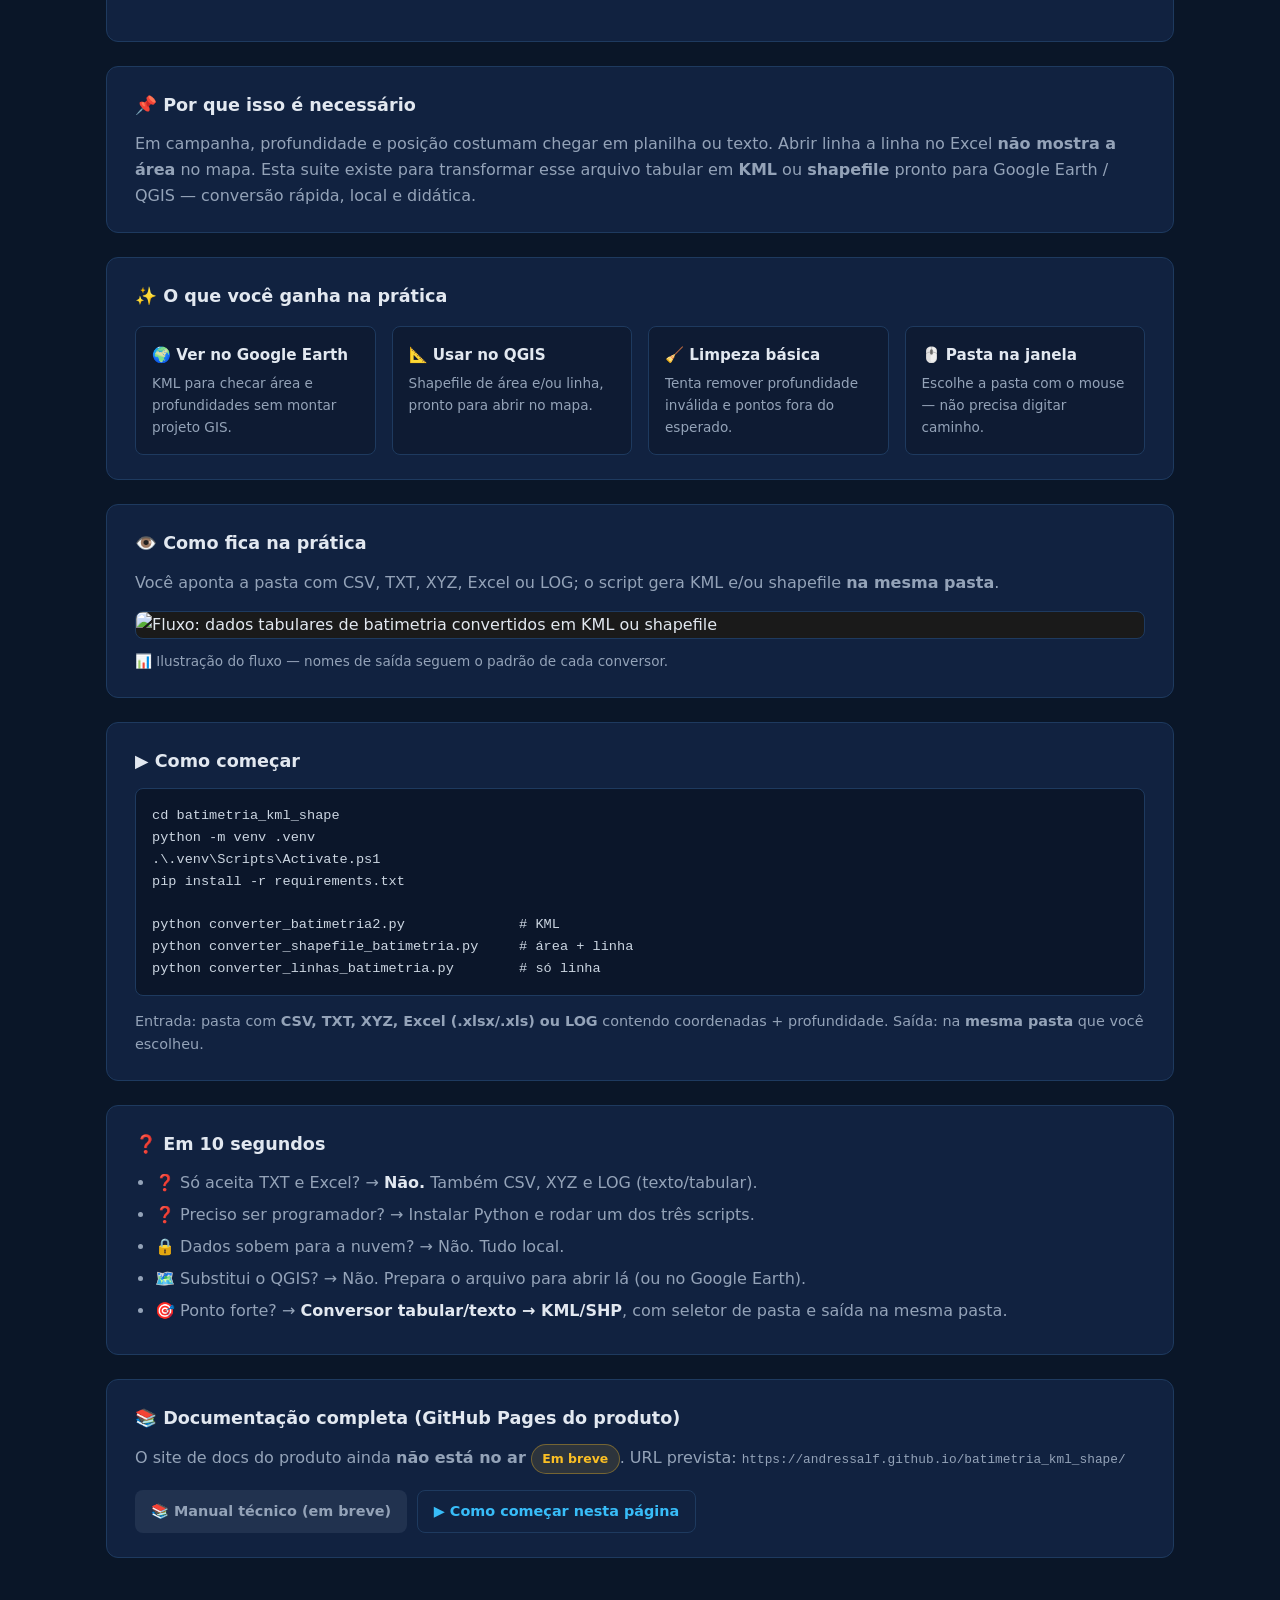
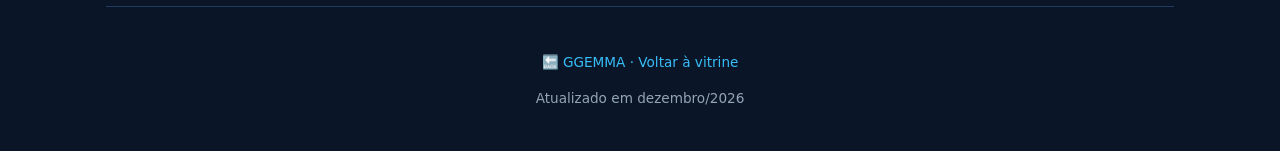
==== commit 3d726a98: "explicitando os cards" ====
--- a/docs/batimetria.html
+++ b/docs/batimetria.html
@@ -3,13 +3,15 @@
 <head>
   <meta charset="UTF-8">
   <meta name="viewport" content="width=device-width, initial-scale=1.0">
-  <meta name="description" content="batimetria_kml_shape — transforme planilhas de batimetria em mapa (KML e shapefile) para Google Earth e QGIS.">
-  <title>batimetria_kml_shape · catálogo</title>
-  <link rel="icon" href="assets/favicon.svg" type="image/svg+xml">
+  <meta name="description" content="batimetria_kml_shape — converte batimetria tabular (CSV, TXT, XYZ, Excel, LOG) em KML ou shapefile.">
+  <title>batimetria_kml_shape</title>
+  <link rel="icon" href="assets/favicon.ico" sizes="any">
+  <link rel="icon" href="assets/favicon.png" type="image/png" sizes="64x64">
+  <link rel="apple-touch-icon" href="assets/apple-touch-icon.png">
   <meta property="og:type" content="website">
   <meta property="og:locale" content="pt_BR">
-  <meta property="og:title" content="batimetria_kml_shape — planilha → mapa">
-  <meta property="og:description" content="Converte planilhas e textos de batimetria em KML ou shapefile, 100% local.">
+  <meta property="og:title" content="batimetria_kml_shape — conversão tabular → mapa">
+  <meta property="og:description" content="Scripts locais: CSV, TXT, XYZ, Excel e LOG com coordenadas + profundidade viram KML ou shapefile.">
   <meta property="og:url" content="https://andressalf.github.io/ggemma_projects/batimetria.html">
   <meta property="og:image" content="https://andressalf.github.io/ggemma_projects/assets/og-card.svg">
   <link rel="stylesheet" href="assets/style.css">
@@ -29,92 +31,150 @@
     <header class="product-hero">
       <h1>🗺️ batimetria_kml_shape</h1>
       <p class="lead">
-        <strong>Você tem profundidade + coordenadas numa planilha… e quer ver isso no mapa.</strong>
-        Esta ferramenta lê a pasta, entende o arquivo e gera
-        <strong>KML</strong> (Google Earth) ou <strong>shapefile</strong> (QGIS) —
-        sem montar o mapa na mão.
+        <strong>Objetivo:</strong> pegar batimetria em formato
+        <strong>tabular ou texto</strong> (coordenadas + profundidade) e
+        <strong>desenhar no mapa</strong> — gerando <strong>KML</strong> (Google Earth)
+        ou <strong>shapefile</strong> (QGIS), sem montar o mapa na mão.
       </p>
       <p style="color: var(--text-muted); font-size: 0.95rem; margin: 0 0 1rem;">
-        Status: <span data-version="batimetria_kml_shape">suite</span> de conversão —
+        Suite de scripts Python (não é um pacote instalável).
+        Versões: <span data-version="batimetria_kml_shape">suite</span> —
         <strong><span data-version="batimetria_kml_shape__detail">SHP v1.8.0 · linhas v1.0.1</span></strong>.
-        Em uma frase: <strong>arquivo chato → desenho no mapa</strong>.
-        Roda 100% no seu computador.
+        Foco exclusivo: <strong>arquivo tabular/texto → desenho no mapa</strong>.
       </p>
       <div class="badge-row">
-        <span class="badge live">🌍 KML</span>
-        <span class="badge">📐 Shapefile</span>
-        <span class="badge">🖱️ Escolhe a pasta na janela</span>
+        <span class="badge live">CSV · TXT · XYZ · Excel · LOG</span>
+        <span class="badge">→ KML / SHP</span>
+        <span class="badge">🖱️ Scripts .py</span>
         <span class="badge">🔒 Offline</span>
       </div>
     </header>
 
     <main>
       <section class="content-block">
-        <h2>😫 O problema (sem enrolação)</h2>
-        <div class="feature-grid">
-          <div class="feature">
-            <h3>📦 O que chega</h3>
-            <p>
-              Excel, CSV, TXT, XYZ, log… cada um de um jeito. Colunas sem nome claro.
-              Às vezes UTM, às vezes graus. Abrir ponto a ponto no Excel não mostra a área.
-            </p>
-          </div>
-          <div class="feature">
-            <h3>✨ O que o programa faz</h3>
-            <p>
-              Lê a pasta, tenta achar coordenadas e profundidade, limpa pontos estranhos
-              e entrega arquivos prontos para abrir no mapa.
-            </p>
-          </div>
-        </div>
-      </section>
-
-      <section class="content-block">
-        <h2>🧰 Três produtos (escolha o que precisa)</h2>
+        <h2>🎯 Para que serve (objetivo)</h2>
+        <p style="margin: 0 0 0.75rem; color: var(--text-muted);">
+          Em campanhas marítimas, profundidade e posição costumam chegar em
+          arquivos “chatos” de planilha ou texto. Abrir linha a linha no Excel
+          <strong>não mostra a área</strong> no mapa. Esta suite resolve exatamente isso:
+        </p>
+        <ul>
+          <li>Lê uma pasta com arquivos tabulares/texto de batimetria</li>
+          <li>Identifica (heurísticas) colunas de coordenada e profundidade</li>
+          <li>Limpa pontos inválidos e gera arquivo pronto para visualizar</li>
+          <li>Saída: <strong>KML</strong> e/ou <strong>shapefile</strong> na mesma pasta</li>
+        </ul>
+        <p class="note-soon">
+          Em uma frase: <strong>dado tabular de batimetria → desenho no mapa</strong>.
+        </p>
+      </section>
+
+      <section class="content-block">
+        <h2>📥 O que ela aceita (entrada)</h2>
+        <p style="margin: 0 0 0.75rem; color: var(--text-muted);">
+          <strong>Não é só TXT e Excel.</strong> A suite trabalha com dados
+          <em>tabulares ou em texto</em> que tenham posição + profundidade:
+        </p>
+        <div class="guide-table-wrap">
+          <table class="guide-table">
+            <thead>
+              <tr>
+                <th>Tipo</th>
+                <th>Extensões típicas</th>
+                <th>Quando aparece</th>
+              </tr>
+            </thead>
+            <tbody>
+              <tr>
+                <td><strong>Planilha</strong></td>
+                <td><code>.xlsx</code>, <code>.xls</code></td>
+                <td>Exportações de campo / processamento em Excel</td>
+              </tr>
+              <tr>
+                <td><strong>Tabela texto</strong></td>
+                <td><code>.csv</code>, <code>.txt</code>, <code>.xyz</code></td>
+                <td>Listas lon/lat/z ou X/Y/z separadas por vírgula, espaço ou tab</td>
+              </tr>
+              <tr>
+                <td><strong>Log de campo</strong></td>
+                <td><code>.log</code> (e afins em texto)</td>
+                <td>Registros de ecosonda / navegação em formato texto</td>
+              </tr>
+            </tbody>
+          </table>
+        </div>
+        <p style="margin: 1rem 0 0.5rem; color: var(--text-muted);">
+          <strong>O que o arquivo precisa ter</strong> (em colunas, mesmo sem nome perfeito):
+        </p>
+        <ul>
+          <li>Coordenadas geográficas (<strong>longitude + latitude</strong>) <em>ou</em> UTM (<strong>X + Y</strong>)</li>
+          <li>Profundidade / cota (<strong>Z</strong>)</li>
+        </ul>
+        <p class="note-soon">
+          <strong>Fora do escopo:</strong> formatos binários / raster de campo
+          (BAG, LAS, GeoTIFF, GSF, XTF, KMALL e similares). Esta suite trabalha
+          com entrada tabular ou texto.
+        </p>
+      </section>
+
+      <section class="content-block">
+        <h2>📤 O que ela entrega (saída)</h2>
         <ul class="tool-list">
           <li>
             <span class="tool-name">🌍 Conversor KML</span>
             <span class="tool-version">converter_batimetria2.py</span>
             <span class="tool-desc">
-              “Só quero ver no Google Earth hoje.” Gera <code>.kml</code> para conferência rápida.
+              Gera <code>.kml</code> para abrir no Google Earth e conferir se a área
+              “cai” no lugar certo — conversão rápida de visualização.
             </span>
           </li>
           <li>
             <span class="tool-name">📐 Contornos + linhas</span>
             <span class="tool-version">converter_shapefile_batimetria.py · v1.8.0</span>
             <span class="tool-desc">
-              “Preciso entregar para o QGIS.” Gera área (<code>CA_…</code>) e trajeto (<code>L_…</code>).
-              Separa pedaços longe um do outro no mesmo arquivo.
+              Gera shapefiles de área (<code>CA_…</code>) e trajeto (<code>L_…</code>)
+              para QGIS / GIS. Separa pedaços longe um do outro no mesmo arquivo.
             </span>
           </li>
           <li>
             <span class="tool-name">〰️ Só linhas</span>
             <span class="tool-version">converter_linhas_batimetria.py · v1.0.1</span>
             <span class="tool-desc">
-              “Só o caminho da embarcação.” Exporta apenas linhas de navegação.
+              Exporta apenas linhas de navegação (caminho da embarcação).
             </span>
           </li>
         </ul>
       </section>
 
       <section class="content-block">
+        <h2>📌 Por que isso é necessário</h2>
+        <p style="margin: 0; color: var(--text-muted);">
+          Em campanha, profundidade e posição costumam chegar em planilha ou texto.
+          Abrir linha a linha no Excel <strong>não mostra a área</strong> no mapa.
+          Esta suite existe para transformar esse arquivo tabular em
+          <strong>KML</strong> ou <strong>shapefile</strong> pronto para Google Earth / QGIS —
+          conversão rápida, local e didática.
+        </p>
+      </section>
+
+      <section class="content-block">
         <h2>✨ O que você ganha na prática</h2>
         <div class="feature-grid">
           <div class="feature">
             <h3>🌍 Ver no Google Earth</h3>
-            <p>Arquivo KML para abrir e checar se a área “cai” no lugar certo.</p>
+            <p>KML para checar área e profundidades sem montar projeto GIS.</p>
           </div>
           <div class="feature">
             <h3>📐 Usar no QGIS</h3>
-            <p>Shapefile de área e/ou linha, no padrão de mapa usado em muitos trabalhos no Brasil.</p>
-          </div>
-          <div class="feature">
-            <h3>🧹 Limpeza automática</h3>
-            <p>Tenta tirar profundidade inválida e pontos fora do esperado — menos mapa “quebrado”.</p>
-          </div>
-          <div class="feature">
-            <h3>🖱️ Sem digitar caminho</h3>
-            <p>Abre uma janela, você escolhe a pasta com o mouse e pronto.</p>
+            <p>Shapefile de área e/ou linha, pronto para abrir no mapa.</p>
+          </div>
+          <div class="feature">
+            <h3>🧹 Limpeza básica</h3>
+            <p>Tenta remover profundidade inválida e pontos fora do esperado.</p>
+          </div>
+          <div class="feature">
+            <h3>🖱️ Pasta na janela</h3>
+            <p>Escolhe a pasta com o mouse — não precisa digitar caminho.</p>
           </div>
         </div>
       </section>
@@ -122,24 +182,24 @@
       <section class="content-block">
         <h2>👁️ Como fica na prática</h2>
         <p style="margin: 0 0 1rem; color: var(--text-muted);">
-          Você escolhe a pasta com a planilha; o programa gera KML (Google Earth)
-          e/ou shapefile (QGIS) na mesma pasta.
+          Você aponta a pasta com CSV, TXT, XYZ, Excel ou LOG; o script gera
+          KML e/ou shapefile <strong>na mesma pasta</strong>.
         </p>
         <div class="demo-image-wrap">
           <img
             class="demo-image demo-flow"
             src="assets/batimetria_demo_fluxo.svg"
-            alt="Fluxo ilustrativo: planilha com coordenadas e profundidade convertida em KML ou shapefile"
+            alt="Fluxo: dados tabulares de batimetria convertidos em KML ou shapefile"
             loading="lazy"
           >
         </div>
         <p style="color: var(--text-muted); font-size: 0.85rem; margin: 0.75rem 0 0;">
-          📊 Ilustração do fluxo — os nomes de arquivo de saída seguem o padrão do conversor.
+          📊 Ilustração do fluxo — nomes de saída seguem o padrão de cada conversor.
         </p>
       </section>
 
       <section class="content-block" id="como-comecar">
-        <h2>▶️ Como começar (bem direto)</h2>
+        <h2>▶️ Como começar</h2>
         <pre><code>cd batimetria_kml_shape
 python -m venv .venv
 .\.venv\Scripts\Activate.ps1
@@ -149,7 +209,8 @@
 python converter_shapefile_batimetria.py     # área + linha
 python converter_linhas_batimetria.py        # só linha</code></pre>
         <p style="color: var(--text-muted); font-size: 0.9rem; margin: 0.75rem 0 0;">
-          Entrada: pasta com CSV, TXT, XYZ, Excel ou LOG.
+          Entrada: pasta com <strong>CSV, TXT, XYZ, Excel (.xlsx/.xls) ou LOG</strong>
+          contendo coordenadas + profundidade.
           Saída: na <strong>mesma pasta</strong> que você escolheu.
         </p>
       </section>
@@ -157,9 +218,12 @@
       <section class="content-block">
         <h2>❓ Em 10 segundos</h2>
         <ul>
-          <li>❓ Preciso ser programador? → Só instalar Python e rodar um comando.</li>
-          <li>🔒 Meus dados sobem para a nuvem? → Não. Tudo local.</li>
-          <li>🗺️ Substitui o QGIS? → Não. Prepara o arquivo para você abrir lá.</li>
+          <li>❓ Só aceita TXT e Excel? → <strong>Não.</strong> Também CSV, XYZ e LOG (texto/tabular).</li>
+          <li>❓ Preciso ser programador? → Instalar Python e rodar um dos três scripts.</li>
+          <li>🔒 Dados sobem para a nuvem? → Não. Tudo local.</li>
+          <li>🗺️ Substitui o QGIS? → Não. Prepara o arquivo para abrir lá (ou no Google Earth).</li>
+          <li>🎯 Ponto forte? → <strong>Conversor tabular/texto → KML/SHP</strong>,
+            com seletor de pasta e saída na mesma pasta.</li>
         </ul>
       </section>
 
@@ -177,9 +241,6 @@
           </span>
           <a class="btn btn-ghost" href="#como-comecar">▶️ Como começar nesta página</a>
         </div>
-        <p style="margin: 0.75rem 0 0; color: var(--text-muted);">
-          Enquanto isso, esta página da vitrine cobre visão geral, produtos e FAQ.
-        </p>
       </section>
     </main>
 
--- a/docs/assets/style.css
+++ b/docs/assets/style.css
@@ -98,12 +98,10 @@
 }
 
 .brand-mark {
-  width: 2.75rem;
-  height: 2.75rem;
+  width: 5.5rem;
+  height: auto;
   flex-shrink: 0;
   object-fit: contain;
-  border-radius: 8px;
-  background: rgba(255, 255, 255, 0.04);
 }
 
 .brand-label {
